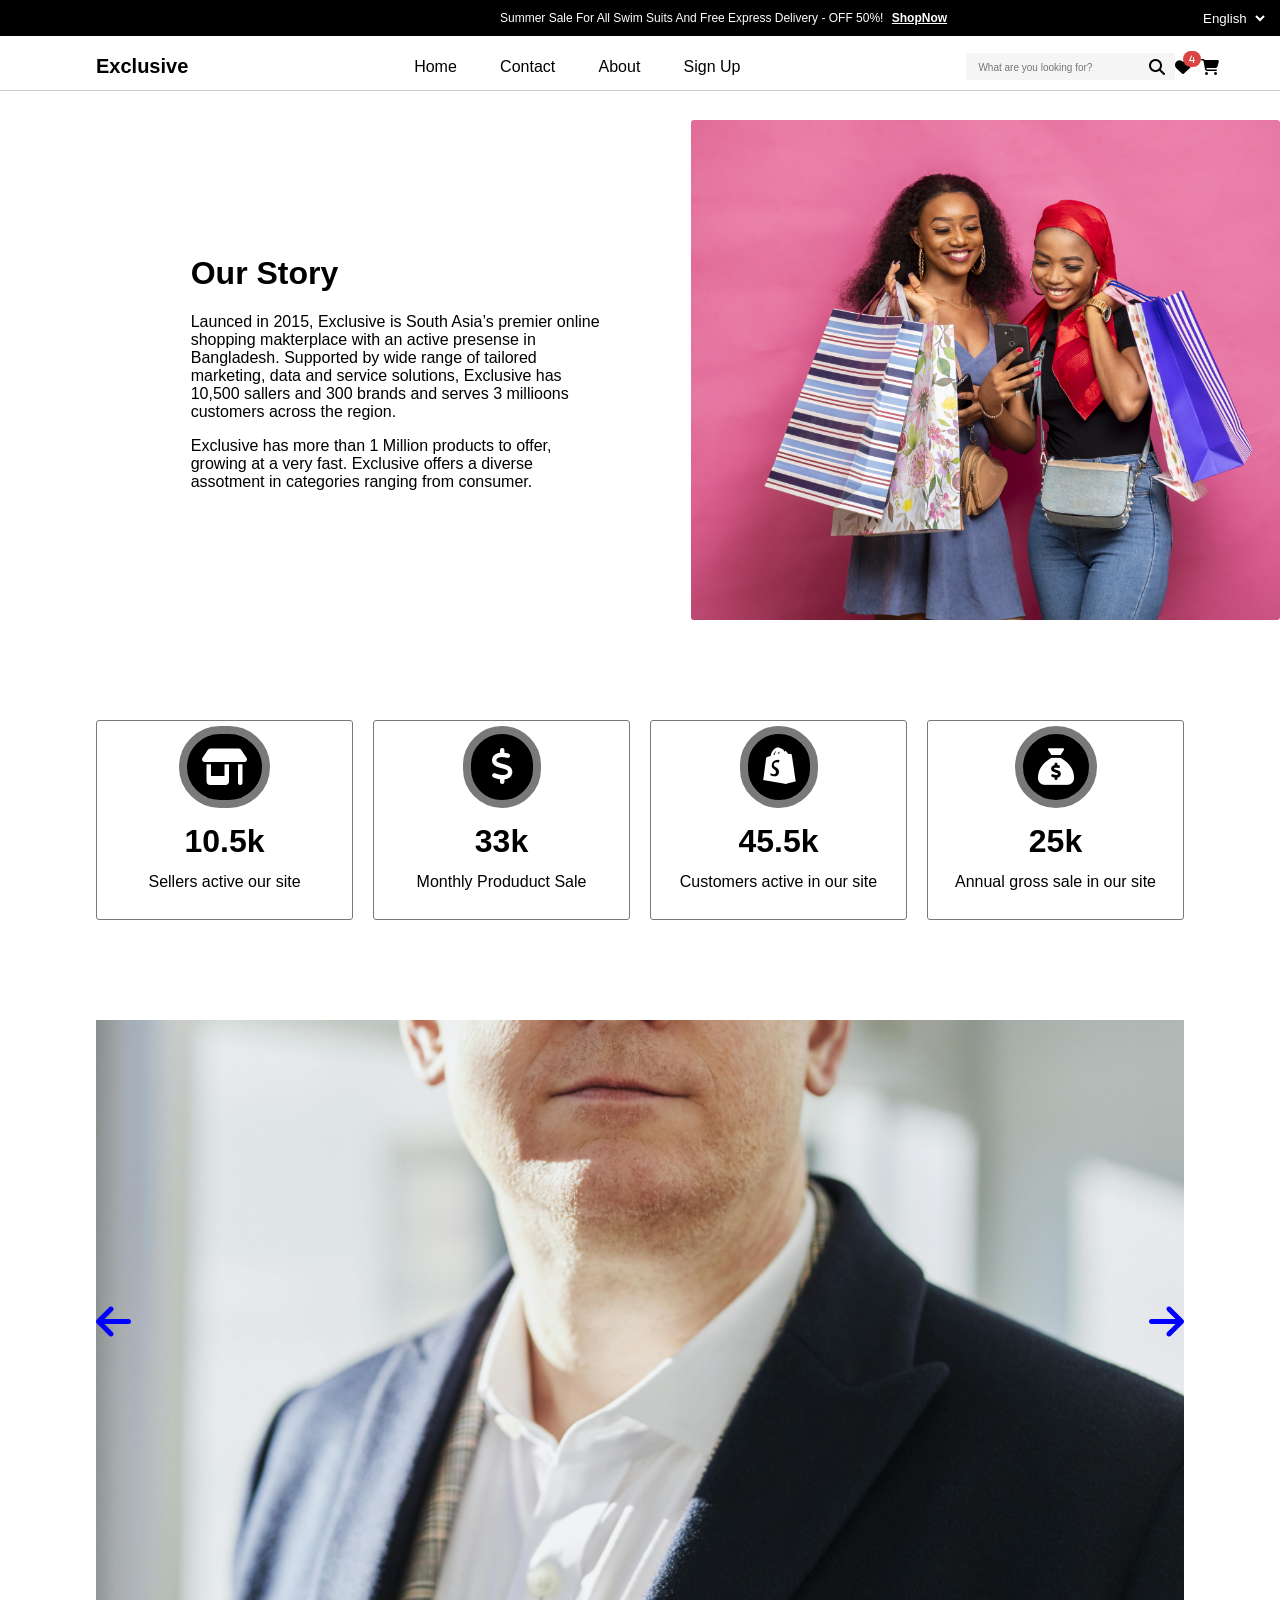
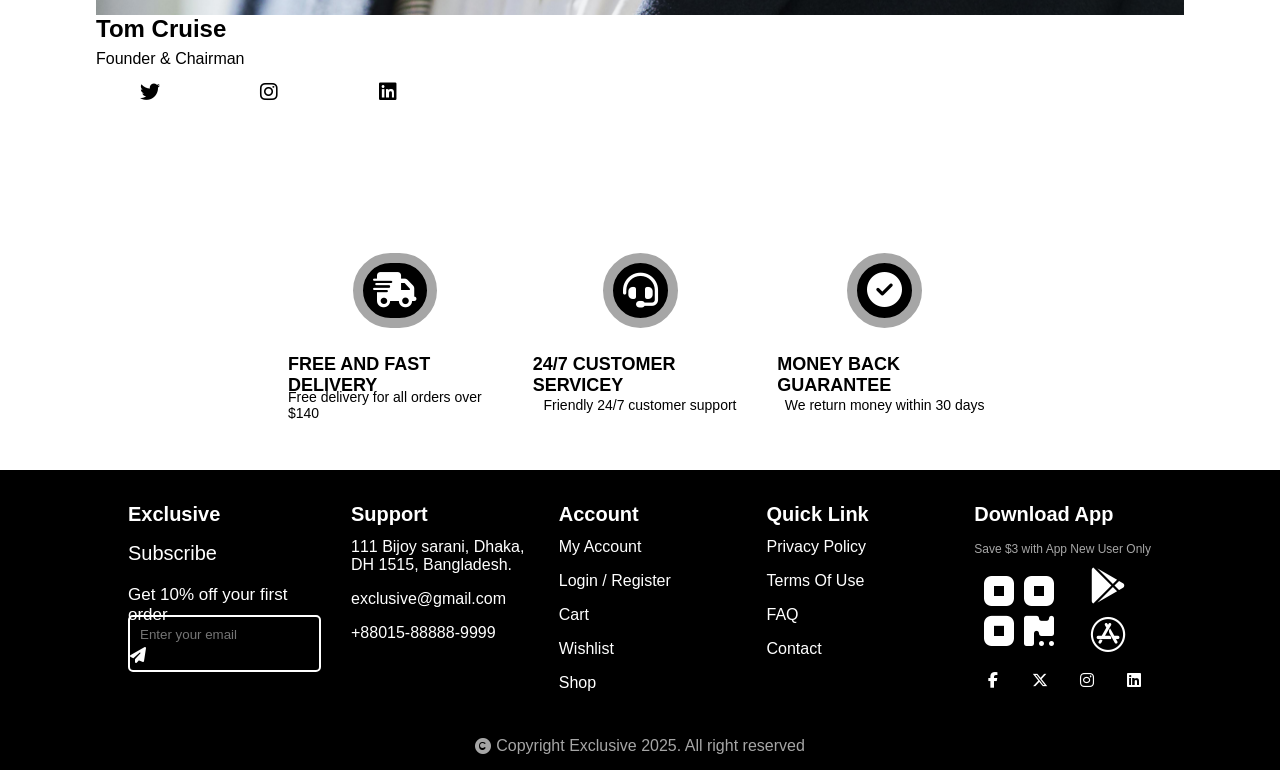
==== about.html @ 17150189 "Created about page and used modules for swiper js" ====
<!DOCTYPE html>
<html lang="en">
<head>
  <meta charset="UTF-8">
  <meta name="viewport" content="width=device-width, initial-scale=1.0">
  <title>About</title>
  <link rel="stylesheet" href="styles/about.css">
  <link rel="stylesheet" href="styles/general.css">
  <link rel="stylesheet" href="https://unpkg.com/swiper/swiper-bundle.min.css">
  <link rel="stylesheet" href="https://cdnjs.cloudflare.com/ajax/libs/font-awesome/6.7.2/css/all.min.css"/>
</head>
<body>
  <div class="header">
    <div class="msg-ln">
      <div class="msg-ln-div">
        <p style="display: inline-block; font-size: 12px;">
          Summer Sale For All Swim Suits And Free Express Delivery - OFF 50%!
          <a href="#" style="color: white; text-decoration: underline; font-weight: bold; margin-left: 5px;">
            ShopNow
          </a>
        </p>
        <select class="language" name="language">
          <option value="en">English</option>
          <option value="german">German</option>
          <option value="spanish">Spanish</option>
        </select>
      </div>
    </div>
    <div class="nav-bar">
      <div class="nav-bar-div">
        <p style="font-weight: bold; font-size: 20px;">Exclusive</p>
        <div class="nav-bar-items-div">
          <a href="index.html" class="nav-bar-items">Home</a>
          <a href="#" class="nav-bar-items">Contact</a>
          <a href="about.html" class="nav-bar-items">About</a>
          <a href="#" class="nav-bar-items">Sign Up</a>
        </div>
        <div class="nav-bar-div-search-div">
          <div class="nav-bar-div-search">
            <input type="text" placeholder="What are you looking for?" class="nav-bar-div-search-div-1">
            <i class="fa-solid fa-magnifying-glass"></i>
          </div>
          <i class="fa-solid fa-heart heart-icon" onclick="location='wishlist.html'"> <div class="heart-icon-counter">4</div></i>
          <i class="fa-solid fa-cart-shopping"></i>
        </div>
      </div>
    </div>
  </div>

  <div class="about-section">
    <div class="about-section-left">
      <div class="about-desc">
        <h1>Our Story</h1>
        <p>Launced in 2015, Exclusive is South Asia’s premier online shopping makterplace with an active presense in Bangladesh. Supported by wide range of tailored marketing, data and service solutions, Exclusive has 10,500 sallers and 300 brands and serves 3 millioons customers across the region. </p>
        <p>Exclusive has more than 1 Million products to offer, growing at a very fast. Exclusive offers a diverse assotment in categories ranging  from consumer.</p>
      </div>
    </div>
    <div class="about-section-right">
      <img src="images/pic-10.png" class="about-section-right-img">
    </div>
  </div>

  <div class="stats">
    <div class="stat-item">
      <div class="stat-item-icon"><i class="fa-solid fa-shop"></i></div>
      <div class="stat-item-num">10.5k</div>
      <div class="stat-item-desc">Sellers active our site</div>
    </div>
    <div class="stat-item">
      <div class="stat-item-icon"><i class="fa-solid fa-dollar-sign"></i></div>
      <div class="stat-item-num">33k</div>
      <div class="stat-item-desc">Monthly Produduct Sale</div>
    </div>
    <div class="stat-item">
      <div class="stat-item-icon"><i class="fa-brands fa-shopify fa-solid"></i></div>
      <div class="stat-item-num">45.5k</div>
      <div class="stat-item-desc">Customers active in our site</div>
    </div>
    <div class="stat-item">
      <div class="stat-item-icon"><i class="fa-solid fa-sack-dollar"></i></div>
      <div class="stat-item-num">25k</div>
      <div class="stat-item-desc">Annual gross sale in our site</div>
    </div>
  </div>

  <div class="members">
    <div class="members-swiper">
      <div class="swiper-wrapper">
        <div class="swiper-slide">
          <div class="member-image">
            <img src="images/pic-11.jpg" class="member-image-img">
          </div>
          <div class="member-name">Tom Cruise</div>
          <div class="member-position">Founder & Chairman</div>
          <div class="member-socials">
            <div class="social-icon"><i class="fa-brands fa-twitter"></i></div>
            <div class="social-icon"><i class="fa-brands fa-instagram"></i></div>
            <div class="social-icon"><i class="fa-brands fa-linkedin"></i></div>
          </div>
        </div>
        <div class="swiper-slide">
          <div class="member-image">
            <img src="images/pic-12.jpg" class="member-image-img">
          </div>
          <div class="member-name">Emma Watson</div>
          <div class="member-position">Managing Director</div>
          <div class="member-socials">
            <div class="social-icon"><i class="fa-brands fa-twitter"></i></div>
            <div class="social-icon"><i class="fa-brands fa-instagram"></i></div>
            <div class="social-icon"><i class="fa-brands fa-linkedin"></i></div>
          </div>
        </div>
        <div class="swiper-slide">
          <div class="member-image">
            <img src="images/pic-13.jpg" class="member-image-img">
          </div>
          <div class="member-name">Oliver Bearman</div>
          <div class="member-position">Founder & Chairman</div>
          <div class="member-socials">
            <div class="social-icon"><i class="fa-brands fa-twitter"></i></div>
            <div class="social-icon"><i class="fa-brands fa-instagram"></i></div>
            <div class="social-icon"><i class="fa-brands fa-linkedin"></i></div>
          </div>
        </div>
        <div class="swiper-slide">
          <div class="member-image">
            <img src="images/pic-14.jpg" class="member-image-img">
          </div>
          <div class="member-name">Will Smith</div>
          <div class="member-position">Founder & Chairman</div>
          <div class="member-socials">
            <div class="social-icon"><i class="fa-brands fa-twitter"></i></div>
            <div class="social-icon"><i class="fa-brands fa-instagram"></i></div>
            <div class="social-icon"><i class="fa-brands fa-linkedin"></i></div>
          </div>
        </div>
        <div class="swiper-slide">
          <div class="member-image">
            <img src="images/pic-15.jpg" class="member-image-img">
          </div>
          <div class="member-name">Serena Williams</div>
          <div class="member-position">Founder & Chairman</div>
          <div class="member-socials">
            <div class="social-icon"><i class="fa-brands fa-twitter"></i></div>
            <div class="social-icon"><i class="fa-brands fa-instagram"></i></div>
            <div class="social-icon"><i class="fa-brands fa-linkedin"></i></div>
          </div>
        </div>
        <div class="swiper-slide">
          <div class="member-image">
            <img src="images/pic-16.jpg" class="member-image-img">
          </div>
          <div class="member-name">Samuel Jackson</div>
          <div class="member-position">Founder & Chairman</div>
          <div class="member-socials">
            <div class="social-icon"><i class="fa-brands fa-twitter"></i></div>
            <div class="social-icon"><i class="fa-brands fa-instagram"></i></div>
            <div class="social-icon"><i class="fa-brands fa-linkedin"></i></div>
          </div>
        </div>
      </div>
    </div>
    <div class="left-arrow">
      <i class="fa-solid fa-arrow-left member-arrow-left"></i>
    </div>
    <div class="right-arrow">
      <i class="fa-solid fa-arrow-right member-arrow-right"></i>
    </div>
  </div>

  <div class="services">
    <div class="services-item">
      <div class="services-item-icon">
        <i class="fa-solid fa-truck-fast"></i>
      </div>
      <div class="services-item-info">
        <div class="services-item-info-header">FREE AND FAST DELIVERY</div>
        <div class="services-item-info-desc">Free delivery for all orders over $140</div>
      </div>
    </div>
    <div class="services-item">
      <div class="services-item-icon">
        <i class="fa-solid fa-headset"></i>
      </div>
      <div class="services-item-info">
        <div class="services-item-info-header">24/7 CUSTOMER SERVICEY</div>
        <div class="services-item-info-desc">Friendly 24/7 customer support</div>
      </div>
    </div>
    <div class="services-item">
      <div class="services-item-icon">
        <i class="fa-solid fa-circle-check"></i>
      </div>
      <div class="services-item-info">
        <div class="services-item-info-header">MONEY BACK GUARANTEE</div>
        <div class="services-item-info-desc">We return money within 30 days</div>
      </div>
    </div>
  </div>

  <div class="footer">
    <div class="footer-top">
      <div class="footer-top-container">
        <div class="footer-top-div">
          <div class="footer-top-div-header">
            Exclusive
          </div>
          <div class="footer-top-div-header-2">
            Subscribe
          </div>
          <div class="footer-top-div-content">
            Get 10% off your first order
          </div>
          <div class="footer-top-div-content-input">
            <input type="text" placeholder="Enter your email" class="footer-email-input">
            <i class="fa-solid fa-paper-plane"></i>
          </div>
        </div>
        <div class="footer-top-div">
          <div class="footer-top-div-header">
            Support
          </div>
          <p>111 Bijoy sarani, Dhaka,  DH 1515, Bangladesh.</p>
          <p>exclusive@gmail.com</p>
          <p>+88015-88888-9999</p>
        </div>
        <div class="footer-top-div">
          <div class="footer-top-div-header">
            Account
          </div>
          <p>My Account</p>
          <p>Login / Register</p>
          <p>Cart</p>
          <p>Wishlist</p>
          <p>Shop</p>
        </div>
        <div class="footer-top-div">
          <div class="footer-top-div-header">
            Quick Link
          </div>
          <p>Privacy Policy</p>
          <p>Terms Of Use</p>
          <p>FAQ</p>
          <p>Contact</p>
        </div>
        <div class="footer-top-div">
          <div class="footer-top-div-header">
            Download App
          </div>
          <div class="download-app-info">Save $3 with App New User Only</div>
          <div class="download-app-links-container">
            <div class="download-app-links-container-left"><i class="fa-solid fa-qrcode"></i></div>
            <div class="download-app-links-container-right">
              <div class="download-app-links-container-right-top"><i class="fa-brands fa-google-play"></i></div>
              <div class="download-app-links-container-right-bottom"><i class="fab fa-app-store"></i></div>
            </div>
          </div>
          <div class="download-app-bottom-links">
            <div class="icon-link"><i class="fa-brands fa-facebook-f"></i></div>
            <div class="icon-link"><i class="fa-brands fa-x-twitter"></i></div>
            <div class="icon-link"><i class="fa-brands fa-instagram"></i></div>
            <div class="icon-link"><i class="fa-brands fa-linkedin"></i></div>
          </div>
        </div>
      </div>
    </div>
    <div class="footer-bottom">
      <i class="fa-solid fa-copyright" style="margin-right: 5px;"></i>
      Copyright Exclusive 2025. All right reserved
    </div>
  </div>

  <script src="https://unpkg.com/swiper/swiper-bundle.min.js"></script>
  <script src="scripts/swipper.js" type="module"></script>
  <script src="scripts/about.js" type="module"></script>
</body>
</html>
---- styles/about.css ----
.about-section {
  margin-top: 120px;
  width: 92%;
  margin-left: auto;
  height: 500px;
  display: flex;
  flex-direction: row;
}

.about-section-left,
.about-section-right {
  flex: 1;
  display: flex;
  align-items: center;
  justify-content: center;
}

.about-desc {
  width: 70%;
  height: fit-content;
  font-family: 'Segoe UI', Tahoma, Geneva, Verdana, sans-serif;
}

.about-section-right-img {
  width: 100%;
  height: 100%;
  object-fit: cover;
  object-position: center;
  border-radius: 3px;
}

.stats {
  margin-top: 100px;
  width: 85%;
  margin-left: auto;
  margin-right: auto;
  height: 200px;
  display: flex;
  flex-direction: row;
  gap: 20px;
}

.stat-item {
  flex: 1;
  border: 1px solid rgb(121, 121, 121);
  border-radius: 3px;
  display: flex;
  flex-direction: column;
  transition: 0.15s ease-in-out;
}

.stat-item-icon {
  height: 50%;
  font-size: 36px;
  display: flex;
  align-items: center;
  justify-content: center;
}

.stat-item-icon .fa-solid {
  color: white;
  background-color: black;
  padding: 15px;
  border-radius: 100px;
  border: 8px solid rgb(121, 121, 121);
}

.stat-item-icon .fa-dollar-sign {
  padding: 15px 20px;
}

.stat-item-num {
  height: 25%;
  font-weight: bold;
  font-size: 32px;
  padding-top: 10px;
  text-align: center;
}

.stat-item-desc {
  height: 25%;
  font-size: 16px;
  padding-top: 5px;
  text-align: center;
}

.stat-item:hover {
  background-color: #DB4444;
  color: white;
  .stat-item-icon .fa-solid {
    color: black;
    background-color: white;
    border: 8px solid rgba(121, 121, 121, 0.5);
  }
}

.members {
  margin-top: 100px;
  width: 85%;
  margin-left: auto;
  margin-right: auto;
  height: 700px;
  overflow: hidden;
  position: relative;
}

.members-swiper {
  height: 100%;
}

.member-image {
  height: 85%;
}

.member-name {
  height: 5%;
  font-weight: bold;
  font-size: 24px;
}

.member-position {
  height: 4%;
}

.member-socials {
  height: 4%;
  display: flex;
}

.member-image-img {
  height: 100%;
  width: 100%;
  object-fit: cover;
  object-position: center;
}

.social-icon {
  width: 10%;
  margin-right: 10px;
  display: flex;
  align-items: center;
  justify-content: center;
  font-size: 20px;
  transition: 0.15s;
}

.social-icon:hover {
  cursor: pointer;
  transform: scale(1.05);
}

.left-arrow {
  position: absolute;
  left: 0px;
  top: 40%;
  font-size: 40px;
  color: blue;
  z-index: 2; 
}

.right-arrow {
  position: absolute;
  right: 0px;
  top: 40%;
  font-size: 40px;
  z-index: 2;
  color: blue;
}
---- styles/general.css ----
body {
  font-family: sans-serif;
  margin-top: 0;
  margin-left: 0;
  margin-right: 0;
  margin-bottom: 0;
}

.header {
  position: fixed;
  top: 0;
  left: 0;
  right: 0;
  padding: 0;
  height: 90px;
  display: flex;
  flex-direction: column;
  z-index: 3;
}

.msg-ln {
  width: 100%;
  height: 40%;
  background-color: black;
  display: flex;
  align-items: center;
  color: white;
}

.msg-ln-div {
  width: 60%;
  margin-left: 500px;
  display: flex;
  justify-content: space-between;
  align-items: center;
}

.language {
  border: none;
  background-color: black;
  color: white;
  height: 30px;
}

.nav-bar {
  width: 100%;
  height: 60%;
  background-color: white;
  display: flex;
  justify-content: center;
  align-items: end;
  border-bottom: 1px solid hsl(0, 0%, 80%);
}


.nav-bar-div {
  width: 85%;
  height: 50%;
  margin-bottom: 10px;
  display: flex;
  align-items: center;
  justify-content: space-between;
  flex-direction: row;
}

.nav-bar-items-div {
  width: 30%;
  display: flex;
  justify-content: space-between;
}

.nav-bar-items {
  text-decoration: none;
  color: black;
}

.nav-bar-div-search-div {
  height: 100%;
  width: 20%;
  display: flex;
  align-items: center;
  justify-content: space-between;
}

.nav-bar-div-search {
  height: 100%;
  background-color: #F5F5F5;
  display: flex;
  justify-content: end;
  align-items: center;
  padding-left: 10px;
  padding-right: 10px;
}

.nav-bar-div-search-div-1 {
  height: 80%;
  border: none;
  background-color: #F5F5F5;
}

.nav-bar-div-search-div-1::placeholder {
  font-size: 10px;
}

.nav-bar-div-search-div-1:focus {
  outline: none;
}

.fa-solid {
  transition: all 0.15s;
}

.fa-solid:hover {
  cursor: pointer;
  transform: scale(1.1);
}

.fa-heart {
  margin-right: 10px;
}

.footer {
  height: 300px;
  margin-top: 50px;
  background-color: black;
  color: white;
}

.footer-top {
  height: 87%;
  display: flex;
  align-items: center;
  justify-content: center;
}

.footer-top-container {
  height: 75%;
  width: 80%;
  display: flex;
  gap: 30px;
}

.footer-top-div {
  flex: 1;
}

.footer-top-div-header {
  font-weight: bold;
  font-size: 20px;
  height: 10%;
}

.footer-top-div-header-2 {
  margin-top: 20px;
  font-size: 20px;
}

.footer-top-div-content {
  margin-top: 20px;
  font-size: 17px;
  height: 10%;
}

.footer-top-div-content-input {
  height: fit-content;
  padding: 5px 0px;
  margin-top: 10px;
  border: 2px solid white;
  border-radius: 5px;
}

.footer-email-input {
  border: none;
  padding: 5px 10px;
  background-color: transparent;
  color: white;
}

.footer-email-input:focus {
  outline: none;
}

.footer-bottom {
  height: 10%;
  display: flex;
  align-items: center;
  justify-content: center;
  color:#a6a6a6;
}

.download-app-info {
  font-size: 12px;
  color: #a6a6a6;
  height: 5%;
  margin-top: 20px;
}

.download-app-links-container {
  height: 50%;
  display: flex;
  flex-direction: row;
  margin-top: 10px;
}

.download-app-links-container-left,
.download-app-links-container-right {
  flex: 1;
  height: 100%;
}

.download-app-links-container-left{
  display: flex;
  align-items: center;
  justify-content: center;
}

.download-app-links-container-left .fa-qrcode {
  font-size: 80px;
}

.download-app-links-container-right {
  display: flex;
  flex-direction: column;
}

.download-app-links-container-right-top,
.download-app-links-container-right-bottom {
  flex: 1;
  font-size: 36px;
  display: flex;
  align-items: center;
  justify-content: center;
}

.download-app-bottom-links {
  margin-top: 5px;
  height: 15%;
  display: flex;
  justify-content: space-between;
  gap: 10px;
}

.icon-link {
  flex: 1;
  display: flex;
  align-items: center;
  justify-content: center;
}

.item-card {
  width: 95%;
  height: 240px;
  display: flex;
  flex-direction: column;
  border-radius: 3px;
  background-color: #F5F5F5;
}

.item-card-image {
  height: 60%;
  position: relative;
}

.add-to-cart {
  position: absolute;
  background-color: rgba(0, 0, 0, 0.8);
  width: 100%;
  height: 20%;
  color: white;
  bottom: 0;
  display: flex;
  align-items: center;
  justify-content: center;
  opacity: 0;
  transition: 0.15s ease-in-out;
}

.like-btn {
  position: absolute;
  background-color: #a6a6a668 ;
  border-radius: 100px;
  padding: 4px 5px 2px 5px;
  top: 5px;
  right: 5px;
  color: white;
}

.like-btn .fa-heart {
  margin: 0;
}

.like-btn .fa-heart-clicked {
  color: #DB4444;
}

.view-btn {
  position: absolute;
  background-color: #a6a6a647 ;
  border-radius: 100px;
  padding: 4px 5px 2px 5px;
  top: 35px;
  right: 4px;
  color: white;
}

.discount {
  position: absolute;
  background-color: #DB4444 ;
  top: 10px;
  padding: 4px 8px;
  border-radius: 5px;
  left: 5px;
  color: white;
  font-size: 12px;
}

.item-card-img {
  width: 100%;
  height: 100%;
  object-fit: cover;
  object-position: center;
}

.item-card-info {
  height: 40%;
}

.item-card-info-name,
.item-card-info-price,
.item-card-info-rating {
  height: 30%;
  display: flex;
  align-items: center;
}

.item-card-info-name {
  font-weight: bold;
  font-size: 12px;
}

.item-card-info-price {
  color: #DB4444;
  font-size: 10px;
}

.item-card-info-rating {
  font-size: 14px;
}

.item-card:hover,
.item-card-2:hover {
  cursor: pointer;
  .add-to-cart{
    opacity: 1;
  }
}

.heart-icon {
  position: relative;
}

.heart-icon-counter {
  position: absolute;
  color: white;
  background-color: #DB4444;
  border-radius: 100px;
  top: -8px;
  right: -10px;
  padding: 4px 6px;
  font-size: 8px;
}

.services {
  width: 55%;
  height: 200px;
  margin-top: 100px;
  display: flex;
  justify-content: space-between;
  gap: 30px;
  margin-left: auto;
  margin-right: auto;
}

.services-item {
  flex: 1;
  display: flex;
  flex-direction: column;
}

.services-item-icon {
  height: 70%;
  display: flex;
  justify-content: center;
  align-items: center;
}

.services-item-icon .fa-solid {
  font-size: 35px;
  color: white;
  background-color: black;
  padding: 10px;
  border-radius: 500px;
  border: 10px solid #a6a6a6;
}

.services-item-info {
  height: 30%;
}

.services-item-info-desc, 
.services-item-info-header {
  height: 50%;
  display: flex;
  justify-content: center;
  align-items: center;
}

.services-item-info-header {
  font-weight: bold;
  font-size: 18px;
}

.services-item-info-desc {
  font-size: 14px;
}
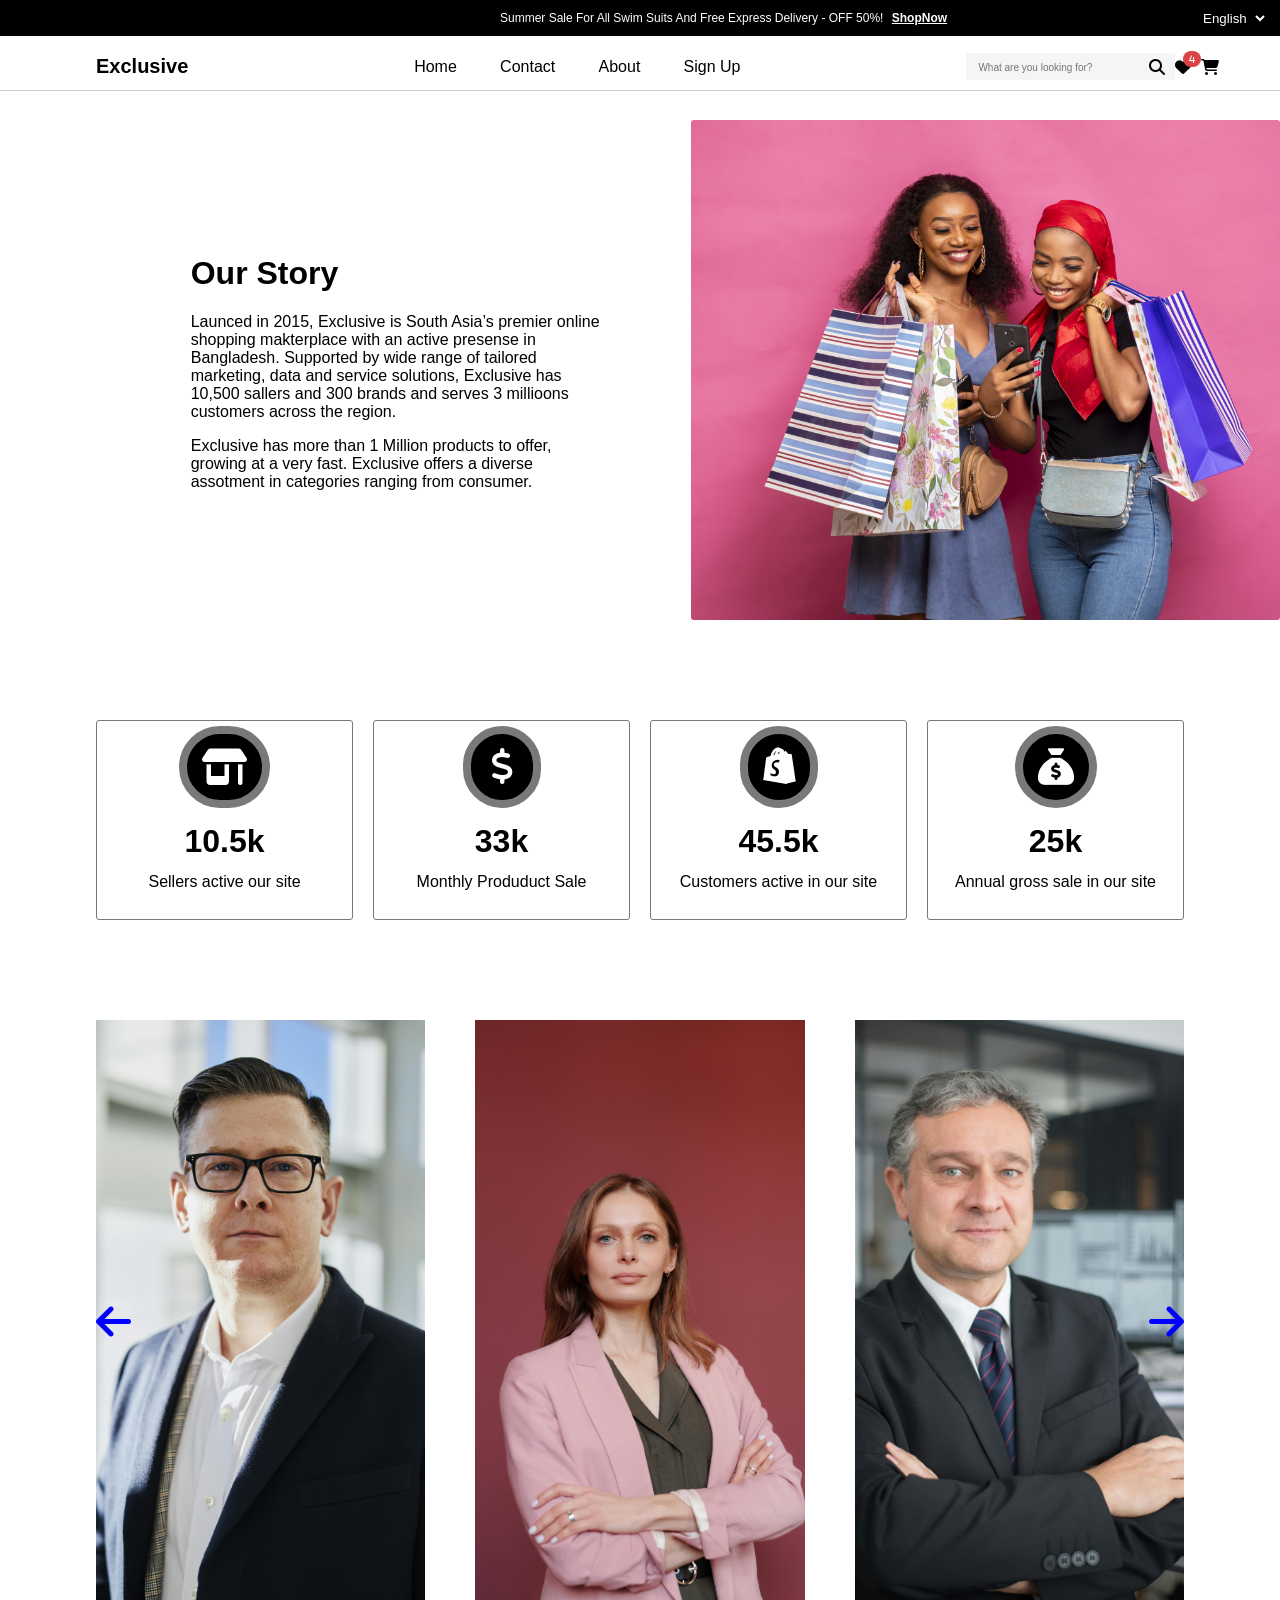
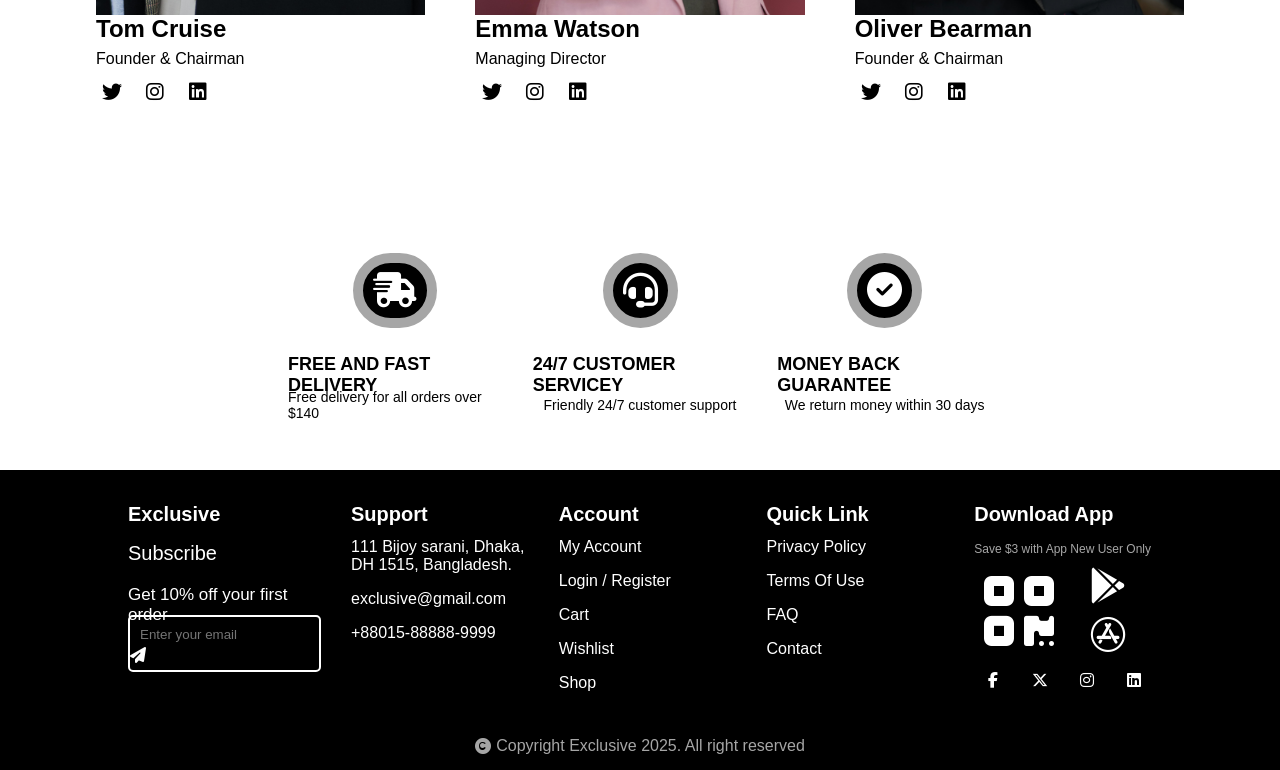
==== commit c350cf40: "completed Contact page" ====
--- a/about.html
+++ b/about.html
@@ -31,7 +31,7 @@
         <p style="font-weight: bold; font-size: 20px;">Exclusive</p>
         <div class="nav-bar-items-div">
           <a href="index.html" class="nav-bar-items">Home</a>
-          <a href="#" class="nav-bar-items">Contact</a>
+          <a href="contact.html" class="nav-bar-items">Contact</a>
           <a href="about.html" class="nav-bar-items">About</a>
           <a href="#" class="nav-bar-items">Sign Up</a>
         </div>
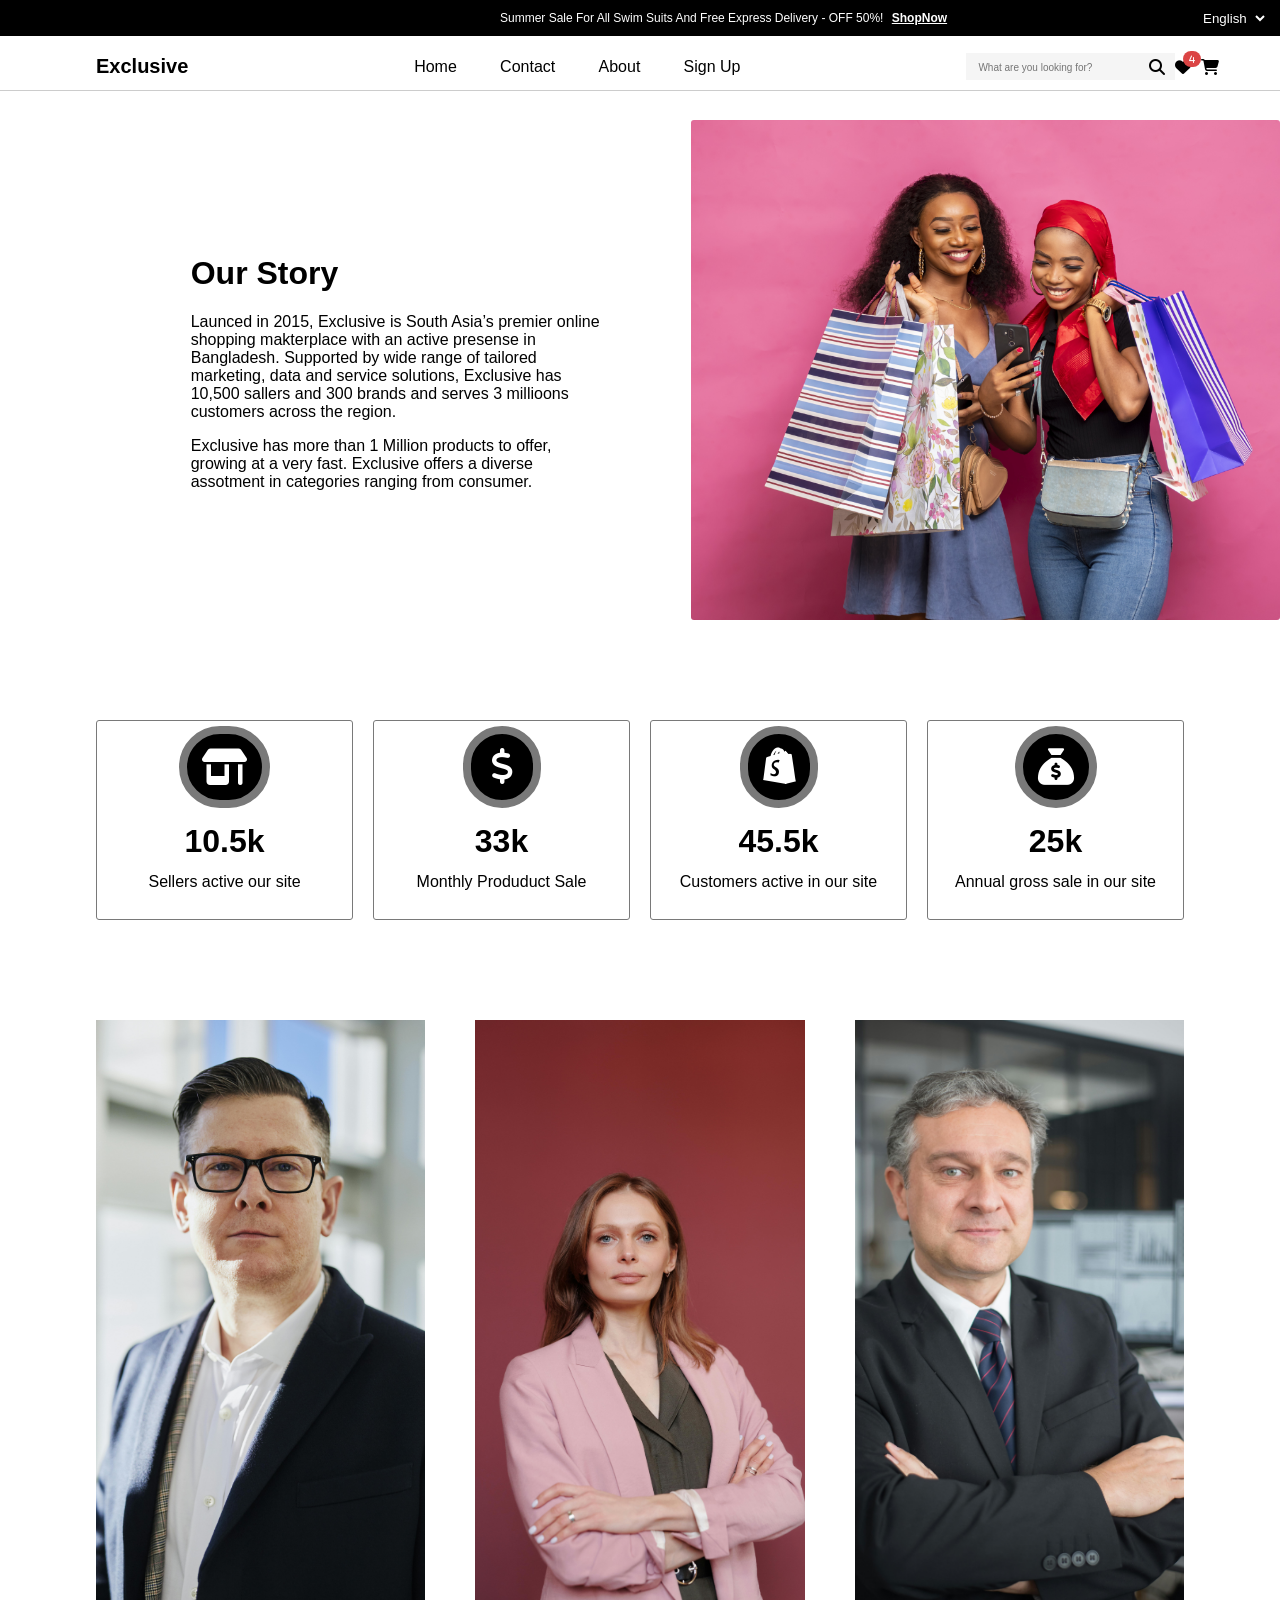
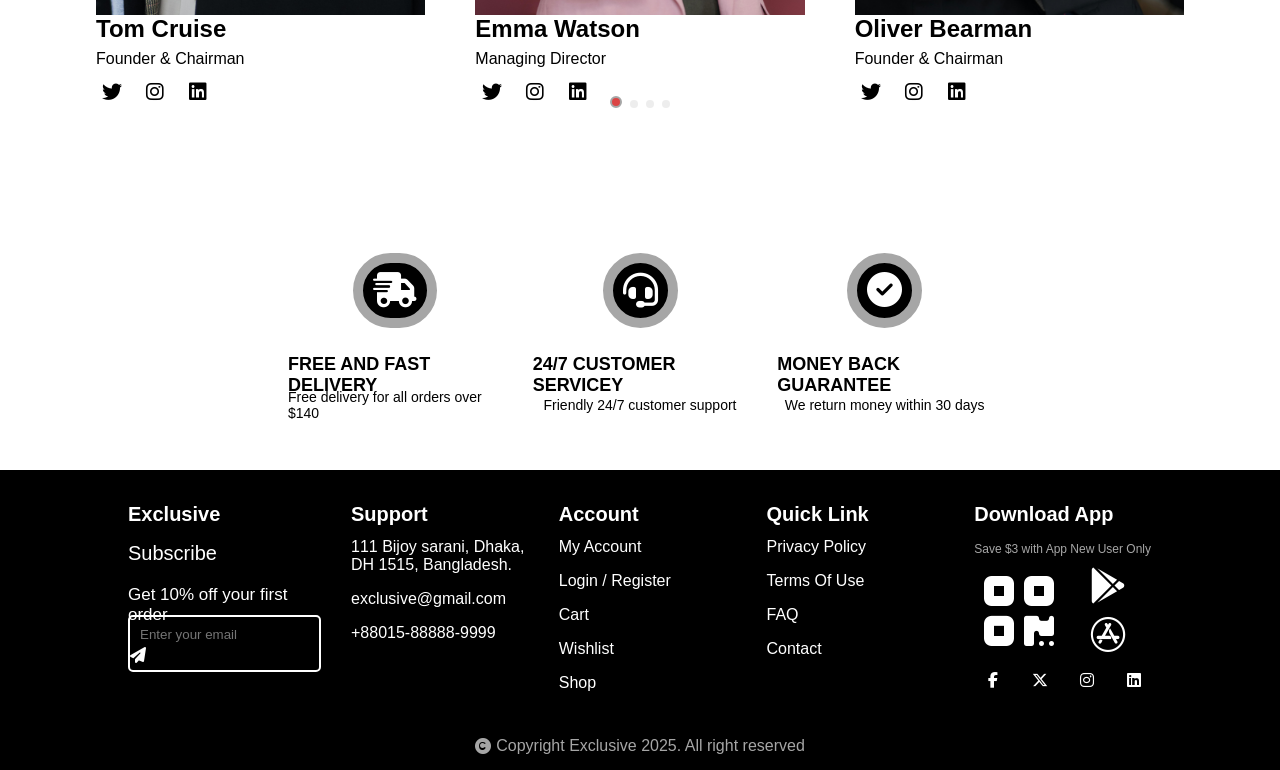
==== commit 55545789: "Created Cart page" ====
--- a/about.html
+++ b/about.html
@@ -41,7 +41,7 @@
             <i class="fa-solid fa-magnifying-glass"></i>
           </div>
           <i class="fa-solid fa-heart heart-icon" onclick="location='wishlist.html'"> <div class="heart-icon-counter">4</div></i>
-          <i class="fa-solid fa-cart-shopping"></i>
+          <i class="fa-solid fa-cart-shopping" onclick="location='cart.html'"></i>
         </div>
       </div>
     </div>
@@ -159,12 +159,7 @@
           </div>
         </div>
       </div>
-    </div>
-    <div class="left-arrow">
-      <i class="fa-solid fa-arrow-left member-arrow-left"></i>
-    </div>
-    <div class="right-arrow">
-      <i class="fa-solid fa-arrow-right member-arrow-right"></i>
+      <div class="swiper-pagination"></div>
     </div>
   </div>
 
--- a/styles/about.css
+++ b/styles/about.css
@@ -147,22 +147,4 @@
 .social-icon:hover {
   cursor: pointer;
   transform: scale(1.05);
-}
-
-.left-arrow {
-  position: absolute;
-  left: 0px;
-  top: 40%;
-  font-size: 40px;
-  color: blue;
-  z-index: 2; 
-}
-
-.right-arrow {
-  position: absolute;
-  right: 0px;
-  top: 40%;
-  font-size: 40px;
-  z-index: 2;
-  color: blue;
 }
--- a/styles/general.css
+++ b/styles/general.css
@@ -422,4 +422,13 @@
 
 .services-item-info-desc {
   font-size: 14px;
+}
+
+.swiper-pagination .swiper-pagination-bullet{
+  background-color: #a6a6a6;
+}
+
+.swiper-pagination .swiper-pagination-bullet-active{
+  background-color: #DB4444;
+  border: 2px solid #a6a6a6;
 }
